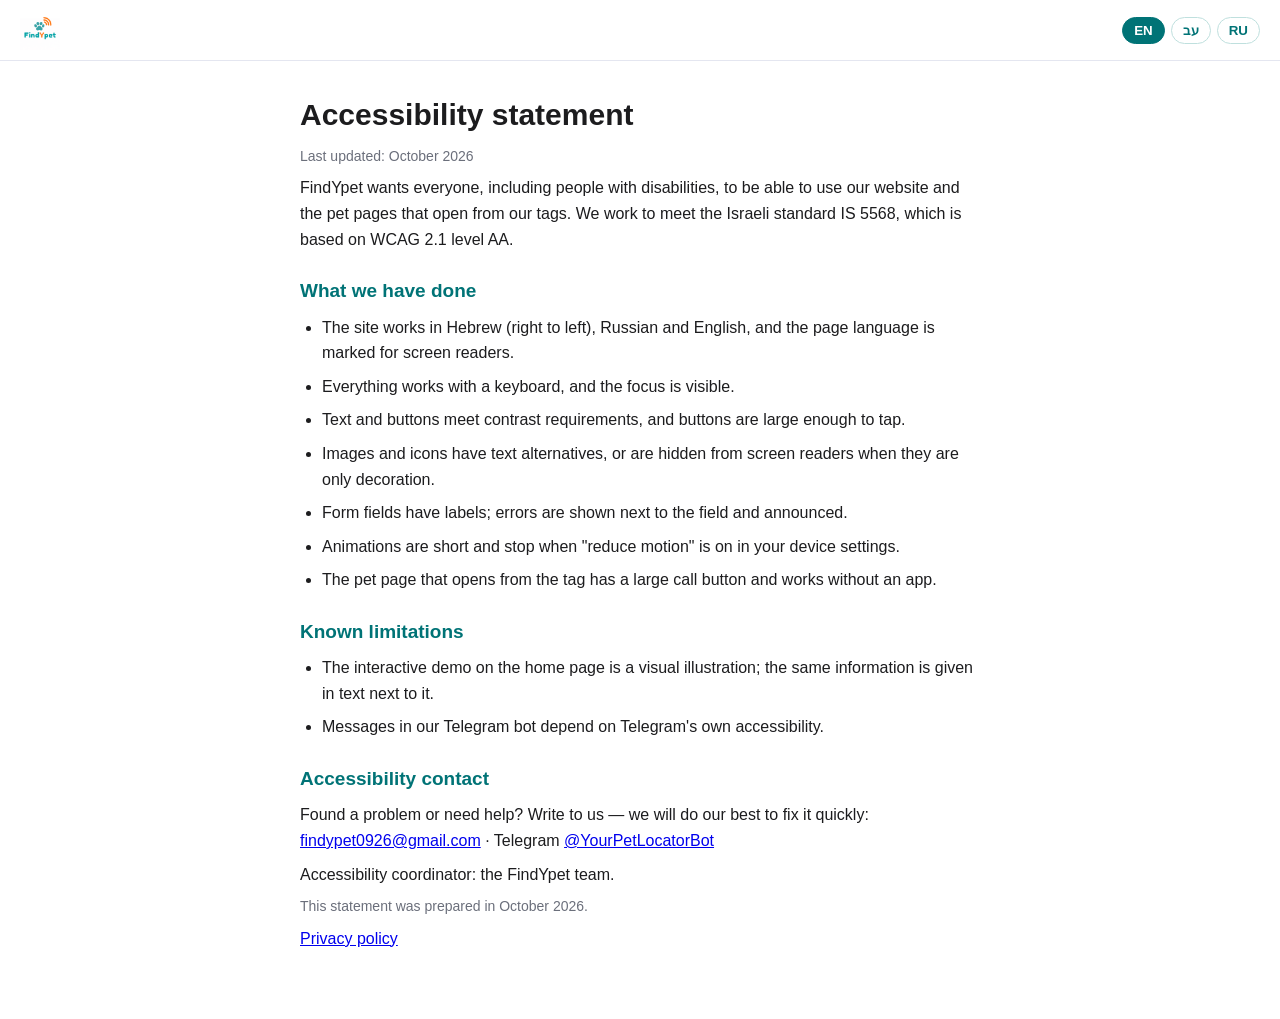
==== accessibility/index.html @ 1c8e6fe3 "Owner data deletion, Apps Script v2, lids CSV, accessibility statement, retention - Bot /delete (EN/" ====
<!DOCTYPE html>
<!--
  Заявление о доступности FindYpet (IS 5568 / WCAG 2.1 AA). Черновик 08.10.2026: добавить имя координатора доступности.
-->
<html lang="en">
<head>
<meta charset="UTF-8">
  <script>if(/\.github\.io$/.test(location.hostname))location.replace("https://findy-pet.com"+location.pathname.replace(/^\/[^/]+/,"")+location.search);</script>
<meta name="viewport" content="width=device-width, initial-scale=1.0">
<title>FindYpet · Accessibility statement</title>
<link rel="icon" href="../assets/logo.png">
<style>
  :root { --brand:#007376; --brand2:#007376; --text:#1c1c1e; --muted:#6b6f7b; --line:#e4e6f0; }
  * { box-sizing:border-box; margin:0; padding:0; }
  body { font-family:-apple-system,BlinkMacSystemFont,"Segoe UI",Roboto,"Noto Sans Hebrew",Arial,sans-serif; color:var(--text); line-height:1.6; background:#fff; }
  header { display:flex; align-items:center; justify-content:space-between; padding:10px 20px; border-bottom:1px solid var(--line); }
  header img { height:40px; display:block; }
  .langs { display:flex; gap:6px; }
  .langs button { background:#fff; color:var(--brand); border:1px solid #BFE0DE; border-radius:16px; padding:5px 11px; font-weight:700; cursor:pointer; font-family:inherit; }
  .langs button.on { background:var(--brand); color:#fff; border-color:var(--brand); }
  main { max-width:720px; margin:0 auto; padding:30px 20px 60px; }
  h1 { font-size:30px; margin-bottom:6px; }
  h2 { font-size:19px; margin:24px 0 8px; color:var(--brand2); }
  p, li { margin-bottom:8px; }
  ul { padding-inline-start:22px; }
  .muted { color:var(--muted); font-size:14px; }
  [data-lang-block] { display:none; }
</style>
</head>
<body>
<header>
  <a href="../"><img src="../assets/logo.png" alt="FindYpet"></a>
  <div class="langs"><button data-lang="en">EN</button><button data-lang="he">עב</button><button data-lang="ru">RU</button></div>
</header>
<main>

<section data-lang-block="en">
  <h1>Accessibility statement</h1>
  <p class="muted">Last updated: October 2026</p>
  <p>FindYpet wants everyone, including people with disabilities, to be able to use our website and the pet pages that open from our tags. We work to meet the Israeli standard IS 5568, which is based on WCAG 2.1 level AA.</p>
  <h2>What we have done</h2>
  <ul>
    <li>The site works in Hebrew (right to left), Russian and English, and the page language is marked for screen readers.</li>
    <li>Everything works with a keyboard, and the focus is visible.</li>
    <li>Text and buttons meet contrast requirements, and buttons are large enough to tap.</li>
    <li>Images and icons have text alternatives, or are hidden from screen readers when they are only decoration.</li>
    <li>Form fields have labels; errors are shown next to the field and announced.</li>
    <li>Animations are short and stop when "reduce motion" is on in your device settings.</li>
    <li>The pet page that opens from the tag has a large call button and works without an app.</li>
  </ul>
  <h2>Known limitations</h2>
  <ul>
    <li>The interactive demo on the home page is a visual illustration; the same information is given in text next to it.</li>
    <li>Messages in our Telegram bot depend on Telegram's own accessibility.</li>
  </ul>
  <h2>Accessibility contact</h2>
  <p>Found a problem or need help? Write to us — we will do our best to fix it quickly: <a href="mailto:findypet0926@gmail.com"><bdi>findypet0926@gmail.com</bdi></a> · Telegram <a href="https://t.me/YourPetLocatorBot">@YourPetLocatorBot</a></p>
  <p>Accessibility coordinator: the FindYpet team.</p>
  <p class="muted">This statement was prepared in October 2026.</p>
  <p><a href="../privacy/?lang=en">Privacy policy</a></p>
</section>

<section data-lang-block="he" dir="rtl">
  <h1>הצהרת נגישות</h1>
  <p class="muted">עודכן: אוקטובר 2026</p>
  <p>ב-FindYpet חשוב לנו שכל אחד, כולל אנשים עם מוגבלות, יוכל להשתמש באתר ובדפי החיות שנפתחים מהתגים שלנו. אנחנו פועלים לעמוד בתקן הישראלי ת״י 5568, המבוסס על WCAG 2.1 ברמה AA.</p>
  <h2>מה עשינו</h2>
  <ul>
    <li>האתר עובד בעברית (מימין לשמאל), ברוסית ובאנגלית, ושפת הדף מסומנת עבור קוראי מסך.</li>
    <li>הכול עובד עם מקלדת, והפוקוס נראה.</li>
    <li>הטקסט והכפתורים עומדים בדרישות הניגודיות, והכפתורים גדולים מספיק ללחיצה.</li>
    <li>לתמונות ולסמלים יש חלופה טקסטואלית, או שהם מוסתרים מקוראי מסך כשהם רק עיצוב.</li>
    <li>לשדות הטופס יש תוויות; שגיאות מוצגות ליד השדה ומוקראות.</li>
    <li>האנימציות קצרות ונעצרות כשההגדרה „הפחתת תנועה” מופעלת במכשיר.</li>
    <li>דף החיה שנפתח מהתג כולל כפתור חיוג גדול ועובד בלי אפליקציה.</li>
  </ul>
  <h2>מגבלות ידועות</h2>
  <ul>
    <li>ההדגמה האינטראקטיבית בדף הבית היא איור חזותי; אותו מידע מופיע בטקסט לידה.</li>
    <li>ההודעות בבוט שלנו בטלגרם תלויות בנגישות של טלגרם עצמה.</li>
  </ul>
  <h2>פנייה בנושא נגישות</h2>
  <p>נתקלתם בבעיה או צריכים עזרה? כתבו לנו — נעשה כמיטב יכולתנו לתקן במהירות: <a href="mailto:findypet0926@gmail.com"><bdi>findypet0926@gmail.com</bdi></a> · Telegram <a href="https://t.me/YourPetLocatorBot">@YourPetLocatorBot</a></p>
  <p>רכז הנגישות: צוות FindYpet.</p>
  <p class="muted">ההצהרה נערכה באוקטובר 2026.</p>
  <p><a href="../privacy/?lang=he">מדיניות פרטיות</a></p>
</section>

<section data-lang-block="ru">
  <h1>Заявление о доступности</h1>
  <p class="muted">Обновлено: октябрь 2026</p>
  <p>Для FindYpet важно, чтобы нашим сайтом и страницами питомцев, которые открываются с жетонов, мог пользоваться каждый, в том числе люди с инвалидностью. Мы стремимся соответствовать израильскому стандарту IS 5568 (ת״י 5568), основанному на WCAG 2.1 уровня AA.</p>
  <h2>Что мы сделали</h2>
  <ul>
    <li>Сайт работает на иврите (справа налево), русском и английском, язык страницы размечен для экранных дикторов.</li>
    <li>Всем можно пользоваться с клавиатуры, фокус виден.</li>
    <li>Текст и кнопки соответствуют требованиям к контрасту, кнопки достаточно крупные для нажатия.</li>
    <li>У изображений и значков есть текстовая замена, а чисто декоративные скрыты от экранных дикторов.</li>
    <li>У полей формы есть подписи; ошибки показываются рядом с полем и озвучиваются.</li>
    <li>Анимации короткие и отключаются, если в настройках устройства включено «уменьшение движения».</li>
    <li>Страница питомца, которая открывается с жетона, — с крупной кнопкой звонка и работает без приложения.</li>
  </ul>
  <h2>Известные ограничения</h2>
  <ul>
    <li>Интерактивное демо на главной странице — это иллюстрация; та же информация дана текстом рядом.</li>
    <li>Сообщения нашего Telegram-бота зависят от доступности самого Telegram.</li>
  </ul>
  <h2>Связь по вопросам доступности</h2>
  <p>Нашли проблему или нужна помощь? Напишите нам — постараемся быстро всё исправить: <a href="mailto:findypet0926@gmail.com"><bdi>findypet0926@gmail.com</bdi></a> · Telegram <a href="https://t.me/YourPetLocatorBot">@YourPetLocatorBot</a></p>
  <p>Координатор по доступности: команда FindYpet.</p>
  <p class="muted">Заявление составлено в октябре 2026 года.</p>
  <p><a href="../privacy/?lang=ru">Политика конфиденциальности</a></p>
</section>

</main>
<script>
  (function () {
    var langs = ['en', 'he', 'ru'];
    var lang = 'en';
    var q = (location.search.match(/[?&]lang=(en|he|ru)\b/) || [])[1];
    if (q) lang = q;
    else try { var s = localStorage.getItem('fyp_lang'); if (langs.indexOf(s) >= 0) lang = s; else {
      var n = (navigator.language || 'en').slice(0, 2).toLowerCase(); lang = (n === 'he' || n === 'iw') ? 'he' : n === 'ru' ? 'ru' : 'en'; } } catch (e) {}
    function apply() {
      document.documentElement.lang = lang;
      document.querySelectorAll('[data-lang-block]').forEach(function (el) { el.style.display = el.dataset.langBlock === lang ? 'block' : 'none'; });
      document.querySelectorAll('.langs button').forEach(function (b) { b.classList.toggle('on', b.dataset.lang === lang); });
    }
    document.querySelectorAll('.langs button').forEach(function (b) {
      b.addEventListener('click', function () { lang = b.dataset.lang; try { localStorage.setItem('fyp_lang', lang); } catch (e) {} apply(); });
    });
    apply();
  })();
</script>
</body>
</html>
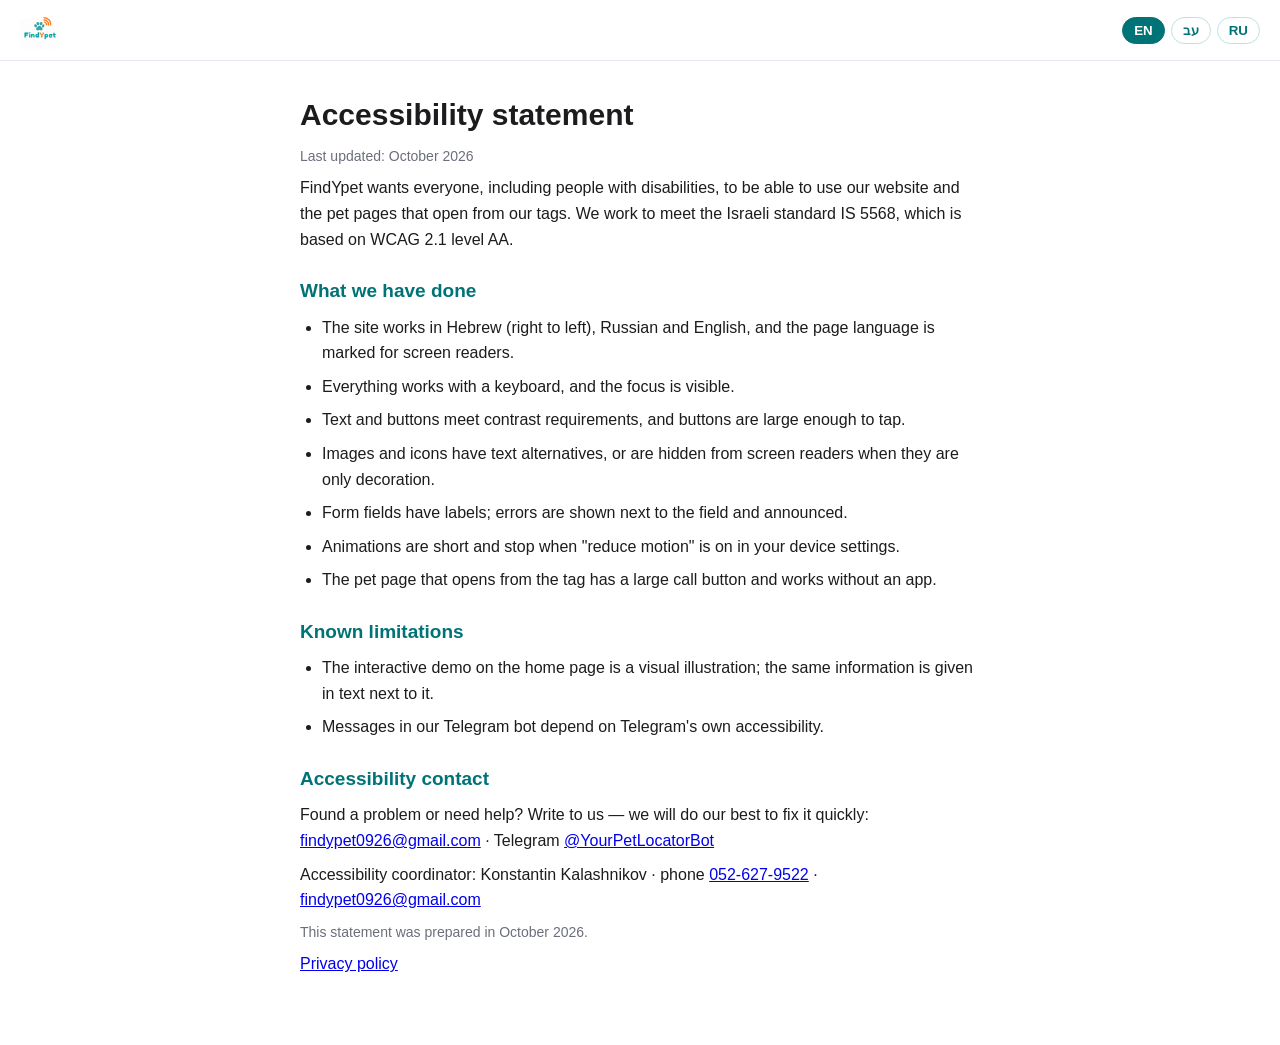
==== commit 649ffaa0: "Accessibility statement: name the accessibility coordinator with phone and email (he/en/ru) Co-Autho" ====
--- a/accessibility/index.html
+++ b/accessibility/index.html
@@ -1,136 +1,136 @@
-<!DOCTYPE html>
-<!--
-  Заявление о доступности FindYpet (IS 5568 / WCAG 2.1 AA). Черновик 08.10.2026: добавить имя координатора доступности.
--->
-<html lang="en">
-<head>
-<meta charset="UTF-8">
-  <script>if(/\.github\.io$/.test(location.hostname))location.replace("https://findy-pet.com"+location.pathname.replace(/^\/[^/]+/,"")+location.search);</script>
-<meta name="viewport" content="width=device-width, initial-scale=1.0">
-<title>FindYpet · Accessibility statement</title>
-<link rel="icon" href="../assets/logo.png">
-<style>
-  :root { --brand:#007376; --brand2:#007376; --text:#1c1c1e; --muted:#6b6f7b; --line:#e4e6f0; }
-  * { box-sizing:border-box; margin:0; padding:0; }
-  body { font-family:-apple-system,BlinkMacSystemFont,"Segoe UI",Roboto,"Noto Sans Hebrew",Arial,sans-serif; color:var(--text); line-height:1.6; background:#fff; }
-  header { display:flex; align-items:center; justify-content:space-between; padding:10px 20px; border-bottom:1px solid var(--line); }
-  header img { height:40px; display:block; }
-  .langs { display:flex; gap:6px; }
-  .langs button { background:#fff; color:var(--brand); border:1px solid #BFE0DE; border-radius:16px; padding:5px 11px; font-weight:700; cursor:pointer; font-family:inherit; }
-  .langs button.on { background:var(--brand); color:#fff; border-color:var(--brand); }
-  main { max-width:720px; margin:0 auto; padding:30px 20px 60px; }
-  h1 { font-size:30px; margin-bottom:6px; }
-  h2 { font-size:19px; margin:24px 0 8px; color:var(--brand2); }
-  p, li { margin-bottom:8px; }
-  ul { padding-inline-start:22px; }
-  .muted { color:var(--muted); font-size:14px; }
-  [data-lang-block] { display:none; }
-</style>
-</head>
-<body>
-<header>
-  <a href="../"><img src="../assets/logo.png" alt="FindYpet"></a>
-  <div class="langs"><button data-lang="en">EN</button><button data-lang="he">עב</button><button data-lang="ru">RU</button></div>
-</header>
-<main>
-
-<section data-lang-block="en">
-  <h1>Accessibility statement</h1>
-  <p class="muted">Last updated: October 2026</p>
-  <p>FindYpet wants everyone, including people with disabilities, to be able to use our website and the pet pages that open from our tags. We work to meet the Israeli standard IS 5568, which is based on WCAG 2.1 level AA.</p>
-  <h2>What we have done</h2>
-  <ul>
-    <li>The site works in Hebrew (right to left), Russian and English, and the page language is marked for screen readers.</li>
-    <li>Everything works with a keyboard, and the focus is visible.</li>
-    <li>Text and buttons meet contrast requirements, and buttons are large enough to tap.</li>
-    <li>Images and icons have text alternatives, or are hidden from screen readers when they are only decoration.</li>
-    <li>Form fields have labels; errors are shown next to the field and announced.</li>
-    <li>Animations are short and stop when "reduce motion" is on in your device settings.</li>
-    <li>The pet page that opens from the tag has a large call button and works without an app.</li>
-  </ul>
-  <h2>Known limitations</h2>
-  <ul>
-    <li>The interactive demo on the home page is a visual illustration; the same information is given in text next to it.</li>
-    <li>Messages in our Telegram bot depend on Telegram's own accessibility.</li>
-  </ul>
-  <h2>Accessibility contact</h2>
-  <p>Found a problem or need help? Write to us — we will do our best to fix it quickly: <a href="mailto:findypet0926@gmail.com"><bdi>findypet0926@gmail.com</bdi></a> · Telegram <a href="https://t.me/YourPetLocatorBot">@YourPetLocatorBot</a></p>
-  <p>Accessibility coordinator: the FindYpet team.</p>
-  <p class="muted">This statement was prepared in October 2026.</p>
-  <p><a href="../privacy/?lang=en">Privacy policy</a></p>
-</section>
-
-<section data-lang-block="he" dir="rtl">
-  <h1>הצהרת נגישות</h1>
-  <p class="muted">עודכן: אוקטובר 2026</p>
-  <p>ב-FindYpet חשוב לנו שכל אחד, כולל אנשים עם מוגבלות, יוכל להשתמש באתר ובדפי החיות שנפתחים מהתגים שלנו. אנחנו פועלים לעמוד בתקן הישראלי ת״י 5568, המבוסס על WCAG 2.1 ברמה AA.</p>
-  <h2>מה עשינו</h2>
-  <ul>
-    <li>האתר עובד בעברית (מימין לשמאל), ברוסית ובאנגלית, ושפת הדף מסומנת עבור קוראי מסך.</li>
-    <li>הכול עובד עם מקלדת, והפוקוס נראה.</li>
-    <li>הטקסט והכפתורים עומדים בדרישות הניגודיות, והכפתורים גדולים מספיק ללחיצה.</li>
-    <li>לתמונות ולסמלים יש חלופה טקסטואלית, או שהם מוסתרים מקוראי מסך כשהם רק עיצוב.</li>
-    <li>לשדות הטופס יש תוויות; שגיאות מוצגות ליד השדה ומוקראות.</li>
-    <li>האנימציות קצרות ונעצרות כשההגדרה „הפחתת תנועה” מופעלת במכשיר.</li>
-    <li>דף החיה שנפתח מהתג כולל כפתור חיוג גדול ועובד בלי אפליקציה.</li>
-  </ul>
-  <h2>מגבלות ידועות</h2>
-  <ul>
-    <li>ההדגמה האינטראקטיבית בדף הבית היא איור חזותי; אותו מידע מופיע בטקסט לידה.</li>
-    <li>ההודעות בבוט שלנו בטלגרם תלויות בנגישות של טלגרם עצמה.</li>
-  </ul>
-  <h2>פנייה בנושא נגישות</h2>
-  <p>נתקלתם בבעיה או צריכים עזרה? כתבו לנו — נעשה כמיטב יכולתנו לתקן במהירות: <a href="mailto:findypet0926@gmail.com"><bdi>findypet0926@gmail.com</bdi></a> · Telegram <a href="https://t.me/YourPetLocatorBot">@YourPetLocatorBot</a></p>
-  <p>רכז הנגישות: צוות FindYpet.</p>
-  <p class="muted">ההצהרה נערכה באוקטובר 2026.</p>
-  <p><a href="../privacy/?lang=he">מדיניות פרטיות</a></p>
-</section>
-
-<section data-lang-block="ru">
-  <h1>Заявление о доступности</h1>
-  <p class="muted">Обновлено: октябрь 2026</p>
-  <p>Для FindYpet важно, чтобы нашим сайтом и страницами питомцев, которые открываются с жетонов, мог пользоваться каждый, в том числе люди с инвалидностью. Мы стремимся соответствовать израильскому стандарту IS 5568 (ת״י 5568), основанному на WCAG 2.1 уровня AA.</p>
-  <h2>Что мы сделали</h2>
-  <ul>
-    <li>Сайт работает на иврите (справа налево), русском и английском, язык страницы размечен для экранных дикторов.</li>
-    <li>Всем можно пользоваться с клавиатуры, фокус виден.</li>
-    <li>Текст и кнопки соответствуют требованиям к контрасту, кнопки достаточно крупные для нажатия.</li>
-    <li>У изображений и значков есть текстовая замена, а чисто декоративные скрыты от экранных дикторов.</li>
-    <li>У полей формы есть подписи; ошибки показываются рядом с полем и озвучиваются.</li>
-    <li>Анимации короткие и отключаются, если в настройках устройства включено «уменьшение движения».</li>
-    <li>Страница питомца, которая открывается с жетона, — с крупной кнопкой звонка и работает без приложения.</li>
-  </ul>
-  <h2>Известные ограничения</h2>
-  <ul>
-    <li>Интерактивное демо на главной странице — это иллюстрация; та же информация дана текстом рядом.</li>
-    <li>Сообщения нашего Telegram-бота зависят от доступности самого Telegram.</li>
-  </ul>
-  <h2>Связь по вопросам доступности</h2>
-  <p>Нашли проблему или нужна помощь? Напишите нам — постараемся быстро всё исправить: <a href="mailto:findypet0926@gmail.com"><bdi>findypet0926@gmail.com</bdi></a> · Telegram <a href="https://t.me/YourPetLocatorBot">@YourPetLocatorBot</a></p>
-  <p>Координатор по доступности: команда FindYpet.</p>
-  <p class="muted">Заявление составлено в октябре 2026 года.</p>
-  <p><a href="../privacy/?lang=ru">Политика конфиденциальности</a></p>
-</section>
-
-</main>
-<script>
-  (function () {
-    var langs = ['en', 'he', 'ru'];
-    var lang = 'en';
-    var q = (location.search.match(/[?&]lang=(en|he|ru)\b/) || [])[1];
-    if (q) lang = q;
-    else try { var s = localStorage.getItem('fyp_lang'); if (langs.indexOf(s) >= 0) lang = s; else {
-      var n = (navigator.language || 'en').slice(0, 2).toLowerCase(); lang = (n === 'he' || n === 'iw') ? 'he' : n === 'ru' ? 'ru' : 'en'; } } catch (e) {}
-    function apply() {
-      document.documentElement.lang = lang;
-      document.querySelectorAll('[data-lang-block]').forEach(function (el) { el.style.display = el.dataset.langBlock === lang ? 'block' : 'none'; });
-      document.querySelectorAll('.langs button').forEach(function (b) { b.classList.toggle('on', b.dataset.lang === lang); });
-    }
-    document.querySelectorAll('.langs button').forEach(function (b) {
-      b.addEventListener('click', function () { lang = b.dataset.lang; try { localStorage.setItem('fyp_lang', lang); } catch (e) {} apply(); });
-    });
-    apply();
-  })();
-</script>
-</body>
-</html>
+<!DOCTYPE html>
+<!--
+  Заявление о доступности FindYpet (IS 5568 / WCAG 2.1 AA). Обновлено 08.10.2026: указан координатор доступности.
+-->
+<html lang="en">
+<head>
+<meta charset="UTF-8">
+  <script>if(/\.github\.io$/.test(location.hostname))location.replace("https://findy-pet.com"+location.pathname.replace(/^\/[^/]+/,"")+location.search);</script>
+<meta name="viewport" content="width=device-width, initial-scale=1.0">
+<title>FindYpet · Accessibility statement</title>
+<link rel="icon" href="../assets/logo.png">
+<style>
+  :root { --brand:#007376; --brand2:#007376; --text:#1c1c1e; --muted:#6b6f7b; --line:#e4e6f0; }
+  * { box-sizing:border-box; margin:0; padding:0; }
+  body { font-family:-apple-system,BlinkMacSystemFont,"Segoe UI",Roboto,"Noto Sans Hebrew",Arial,sans-serif; color:var(--text); line-height:1.6; background:#fff; }
+  header { display:flex; align-items:center; justify-content:space-between; padding:10px 20px; border-bottom:1px solid var(--line); }
+  header img { height:40px; display:block; }
+  .langs { display:flex; gap:6px; }
+  .langs button { background:#fff; color:var(--brand); border:1px solid #BFE0DE; border-radius:16px; padding:5px 11px; font-weight:700; cursor:pointer; font-family:inherit; }
+  .langs button.on { background:var(--brand); color:#fff; border-color:var(--brand); }
+  main { max-width:720px; margin:0 auto; padding:30px 20px 60px; }
+  h1 { font-size:30px; margin-bottom:6px; }
+  h2 { font-size:19px; margin:24px 0 8px; color:var(--brand2); }
+  p, li { margin-bottom:8px; }
+  ul { padding-inline-start:22px; }
+  .muted { color:var(--muted); font-size:14px; }
+  [data-lang-block] { display:none; }
+</style>
+</head>
+<body>
+<header>
+  <a href="../"><img src="../assets/logo.png" alt="FindYpet"></a>
+  <div class="langs"><button data-lang="en">EN</button><button data-lang="he">עב</button><button data-lang="ru">RU</button></div>
+</header>
+<main>
+
+<section data-lang-block="en">
+  <h1>Accessibility statement</h1>
+  <p class="muted">Last updated: October 2026</p>
+  <p>FindYpet wants everyone, including people with disabilities, to be able to use our website and the pet pages that open from our tags. We work to meet the Israeli standard IS 5568, which is based on WCAG 2.1 level AA.</p>
+  <h2>What we have done</h2>
+  <ul>
+    <li>The site works in Hebrew (right to left), Russian and English, and the page language is marked for screen readers.</li>
+    <li>Everything works with a keyboard, and the focus is visible.</li>
+    <li>Text and buttons meet contrast requirements, and buttons are large enough to tap.</li>
+    <li>Images and icons have text alternatives, or are hidden from screen readers when they are only decoration.</li>
+    <li>Form fields have labels; errors are shown next to the field and announced.</li>
+    <li>Animations are short and stop when "reduce motion" is on in your device settings.</li>
+    <li>The pet page that opens from the tag has a large call button and works without an app.</li>
+  </ul>
+  <h2>Known limitations</h2>
+  <ul>
+    <li>The interactive demo on the home page is a visual illustration; the same information is given in text next to it.</li>
+    <li>Messages in our Telegram bot depend on Telegram's own accessibility.</li>
+  </ul>
+  <h2>Accessibility contact</h2>
+  <p>Found a problem or need help? Write to us — we will do our best to fix it quickly: <a href="mailto:findypet0926@gmail.com"><bdi>findypet0926@gmail.com</bdi></a> · Telegram <a href="https://t.me/YourPetLocatorBot">@YourPetLocatorBot</a></p>
+  <p>Accessibility coordinator: Konstantin Kalashnikov · phone <a href="tel:+972526279522"><bdi>052-627-9522</bdi></a> · <a href="mailto:findypet0926@gmail.com"><bdi>findypet0926@gmail.com</bdi></a></p>
+  <p class="muted">This statement was prepared in October 2026.</p>
+  <p><a href="../privacy/?lang=en">Privacy policy</a></p>
+</section>
+
+<section data-lang-block="he" dir="rtl">
+  <h1>הצהרת נגישות</h1>
+  <p class="muted">עודכן: אוקטובר 2026</p>
+  <p>ב-FindYpet חשוב לנו שכל אחד, כולל אנשים עם מוגבלות, יוכל להשתמש באתר ובדפי החיות שנפתחים מהתגים שלנו. אנחנו פועלים לעמוד בתקן הישראלי ת״י 5568, המבוסס על WCAG 2.1 ברמה AA.</p>
+  <h2>מה עשינו</h2>
+  <ul>
+    <li>האתר עובד בעברית (מימין לשמאל), ברוסית ובאנגלית, ושפת הדף מסומנת עבור קוראי מסך.</li>
+    <li>הכול עובד עם מקלדת, והפוקוס נראה.</li>
+    <li>הטקסט והכפתורים עומדים בדרישות הניגודיות, והכפתורים גדולים מספיק ללחיצה.</li>
+    <li>לתמונות ולסמלים יש חלופה טקסטואלית, או שהם מוסתרים מקוראי מסך כשהם רק עיצוב.</li>
+    <li>לשדות הטופס יש תוויות; שגיאות מוצגות ליד השדה ומוקראות.</li>
+    <li>האנימציות קצרות ונעצרות כשההגדרה „הפחתת תנועה” מופעלת במכשיר.</li>
+    <li>דף החיה שנפתח מהתג כולל כפתור חיוג גדול ועובד בלי אפליקציה.</li>
+  </ul>
+  <h2>מגבלות ידועות</h2>
+  <ul>
+    <li>ההדגמה האינטראקטיבית בדף הבית היא איור חזותי; אותו מידע מופיע בטקסט לידה.</li>
+    <li>ההודעות בבוט שלנו בטלגרם תלויות בנגישות של טלגרם עצמה.</li>
+  </ul>
+  <h2>פנייה בנושא נגישות</h2>
+  <p>נתקלתם בבעיה או צריכים עזרה? כתבו לנו — נעשה כמיטב יכולתנו לתקן במהירות: <a href="mailto:findypet0926@gmail.com"><bdi>findypet0926@gmail.com</bdi></a> · Telegram <a href="https://t.me/YourPetLocatorBot">@YourPetLocatorBot</a></p>
+  <p>רכז הנגישות: קונסטנטין קלשניקוב · טלפון <a href="tel:+972526279522"><bdi>052-627-9522</bdi></a> · <a href="mailto:findypet0926@gmail.com"><bdi>findypet0926@gmail.com</bdi></a></p>
+  <p class="muted">ההצהרה נערכה באוקטובר 2026.</p>
+  <p><a href="../privacy/?lang=he">מדיניות פרטיות</a></p>
+</section>
+
+<section data-lang-block="ru">
+  <h1>Заявление о доступности</h1>
+  <p class="muted">Обновлено: октябрь 2026</p>
+  <p>Для FindYpet важно, чтобы нашим сайтом и страницами питомцев, которые открываются с жетонов, мог пользоваться каждый, в том числе люди с инвалидностью. Мы стремимся соответствовать израильскому стандарту IS 5568 (ת״י 5568), основанному на WCAG 2.1 уровня AA.</p>
+  <h2>Что мы сделали</h2>
+  <ul>
+    <li>Сайт работает на иврите (справа налево), русском и английском, язык страницы размечен для экранных дикторов.</li>
+    <li>Всем можно пользоваться с клавиатуры, фокус виден.</li>
+    <li>Текст и кнопки соответствуют требованиям к контрасту, кнопки достаточно крупные для нажатия.</li>
+    <li>У изображений и значков есть текстовая замена, а чисто декоративные скрыты от экранных дикторов.</li>
+    <li>У полей формы есть подписи; ошибки показываются рядом с полем и озвучиваются.</li>
+    <li>Анимации короткие и отключаются, если в настройках устройства включено «уменьшение движения».</li>
+    <li>Страница питомца, которая открывается с жетона, — с крупной кнопкой звонка и работает без приложения.</li>
+  </ul>
+  <h2>Известные ограничения</h2>
+  <ul>
+    <li>Интерактивное демо на главной странице — это иллюстрация; та же информация дана текстом рядом.</li>
+    <li>Сообщения нашего Telegram-бота зависят от доступности самого Telegram.</li>
+  </ul>
+  <h2>Связь по вопросам доступности</h2>
+  <p>Нашли проблему или нужна помощь? Напишите нам — постараемся быстро всё исправить: <a href="mailto:findypet0926@gmail.com"><bdi>findypet0926@gmail.com</bdi></a> · Telegram <a href="https://t.me/YourPetLocatorBot">@YourPetLocatorBot</a></p>
+  <p>Координатор по доступности: Константин Калашников · телефон <a href="tel:+972526279522"><bdi>052-627-9522</bdi></a> · <a href="mailto:findypet0926@gmail.com"><bdi>findypet0926@gmail.com</bdi></a></p>
+  <p class="muted">Заявление составлено в октябре 2026 года.</p>
+  <p><a href="../privacy/?lang=ru">Политика конфиденциальности</a></p>
+</section>
+
+</main>
+<script>
+  (function () {
+    var langs = ['en', 'he', 'ru'];
+    var lang = 'en';
+    var q = (location.search.match(/[?&]lang=(en|he|ru)\b/) || [])[1];
+    if (q) lang = q;
+    else try { var s = localStorage.getItem('fyp_lang'); if (langs.indexOf(s) >= 0) lang = s; else {
+      var n = (navigator.language || 'en').slice(0, 2).toLowerCase(); lang = (n === 'he' || n === 'iw') ? 'he' : n === 'ru' ? 'ru' : 'en'; } } catch (e) {}
+    function apply() {
+      document.documentElement.lang = lang;
+      document.querySelectorAll('[data-lang-block]').forEach(function (el) { el.style.display = el.dataset.langBlock === lang ? 'block' : 'none'; });
+      document.querySelectorAll('.langs button').forEach(function (b) { b.classList.toggle('on', b.dataset.lang === lang); });
+    }
+    document.querySelectorAll('.langs button').forEach(function (b) {
+      b.addEventListener('click', function () { lang = b.dataset.lang; try { localStorage.setItem('fyp_lang', lang); } catch (e) {} apply(); });
+    });
+    apply();
+  })();
+</script>
+</body>
+</html>
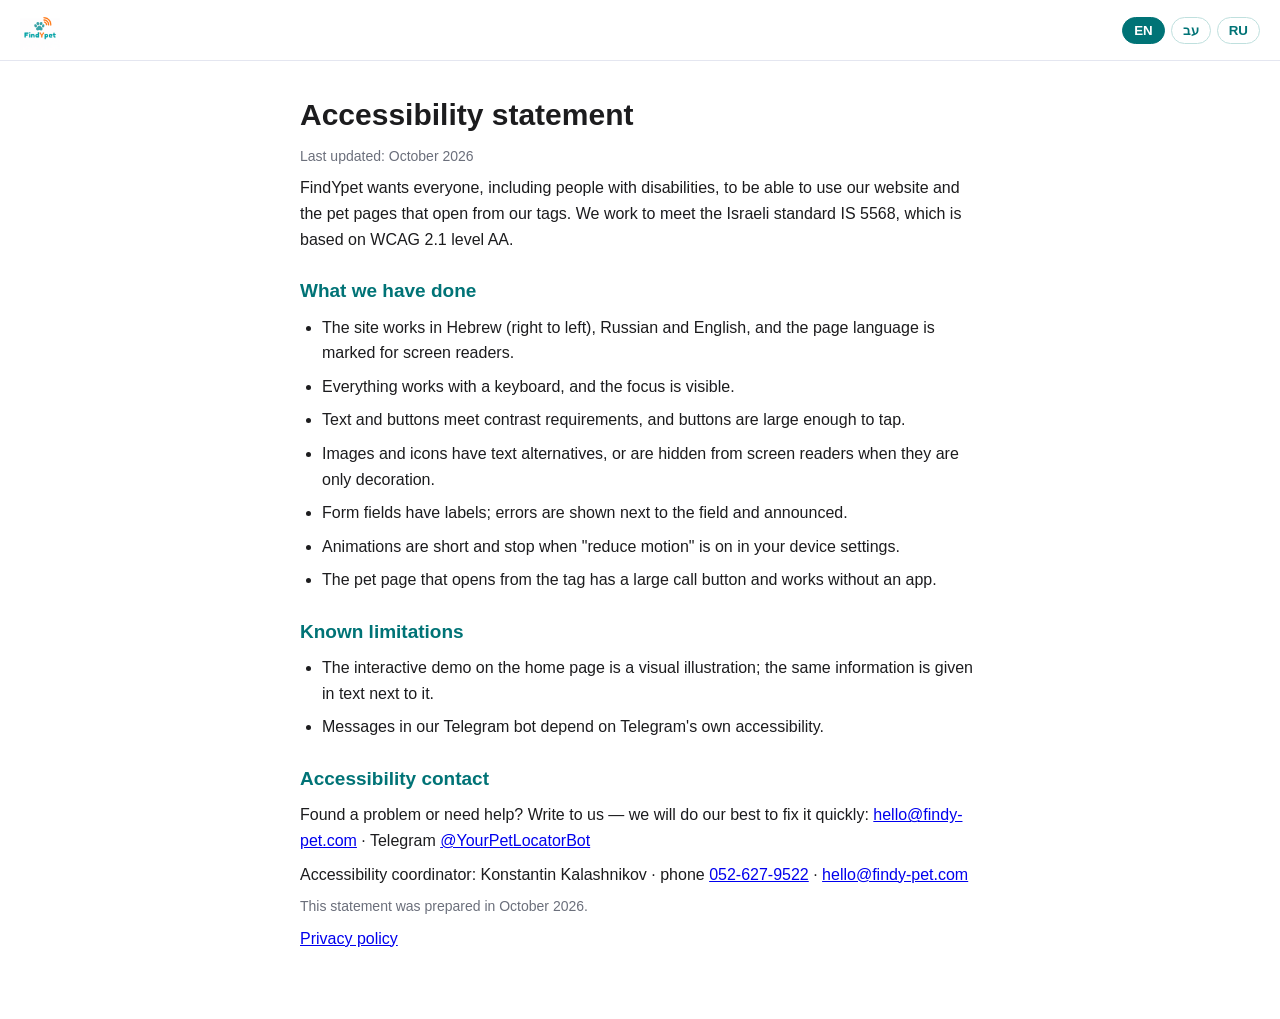
==== commit a7d7f3c4: "Contact e-mail: hello@findy-pet.com everywhere (site footer, privacy, accessibility, bot, JSON-LD) C" ====
--- a/accessibility/index.html
+++ b/accessibility/index.html
@@ -54,8 +54,8 @@
     <li>Messages in our Telegram bot depend on Telegram's own accessibility.</li>
   </ul>
   <h2>Accessibility contact</h2>
-  <p>Found a problem or need help? Write to us — we will do our best to fix it quickly: <a href="mailto:findypet0926@gmail.com"><bdi>findypet0926@gmail.com</bdi></a> · Telegram <a href="https://t.me/YourPetLocatorBot">@YourPetLocatorBot</a></p>
-  <p>Accessibility coordinator: Konstantin Kalashnikov · phone <a href="tel:+972526279522"><bdi>052-627-9522</bdi></a> · <a href="mailto:findypet0926@gmail.com"><bdi>findypet0926@gmail.com</bdi></a></p>
+  <p>Found a problem or need help? Write to us — we will do our best to fix it quickly: <a href="mailto:hello@findy-pet.com"><bdi>hello@findy-pet.com</bdi></a> · Telegram <a href="https://t.me/YourPetLocatorBot">@YourPetLocatorBot</a></p>
+  <p>Accessibility coordinator: Konstantin Kalashnikov · phone <a href="tel:+972526279522"><bdi>052-627-9522</bdi></a> · <a href="mailto:hello@findy-pet.com"><bdi>hello@findy-pet.com</bdi></a></p>
   <p class="muted">This statement was prepared in October 2026.</p>
   <p><a href="../privacy/?lang=en">Privacy policy</a></p>
 </section>
@@ -80,8 +80,8 @@
     <li>ההודעות בבוט שלנו בטלגרם תלויות בנגישות של טלגרם עצמה.</li>
   </ul>
   <h2>פנייה בנושא נגישות</h2>
-  <p>נתקלתם בבעיה או צריכים עזרה? כתבו לנו — נעשה כמיטב יכולתנו לתקן במהירות: <a href="mailto:findypet0926@gmail.com"><bdi>findypet0926@gmail.com</bdi></a> · Telegram <a href="https://t.me/YourPetLocatorBot">@YourPetLocatorBot</a></p>
-  <p>רכז הנגישות: קונסטנטין קלשניקוב · טלפון <a href="tel:+972526279522"><bdi>052-627-9522</bdi></a> · <a href="mailto:findypet0926@gmail.com"><bdi>findypet0926@gmail.com</bdi></a></p>
+  <p>נתקלתם בבעיה או צריכים עזרה? כתבו לנו — נעשה כמיטב יכולתנו לתקן במהירות: <a href="mailto:hello@findy-pet.com"><bdi>hello@findy-pet.com</bdi></a> · Telegram <a href="https://t.me/YourPetLocatorBot">@YourPetLocatorBot</a></p>
+  <p>רכז הנגישות: קונסטנטין קלשניקוב · טלפון <a href="tel:+972526279522"><bdi>052-627-9522</bdi></a> · <a href="mailto:hello@findy-pet.com"><bdi>hello@findy-pet.com</bdi></a></p>
   <p class="muted">ההצהרה נערכה באוקטובר 2026.</p>
   <p><a href="../privacy/?lang=he">מדיניות פרטיות</a></p>
 </section>
@@ -106,8 +106,8 @@
     <li>Сообщения нашего Telegram-бота зависят от доступности самого Telegram.</li>
   </ul>
   <h2>Связь по вопросам доступности</h2>
-  <p>Нашли проблему или нужна помощь? Напишите нам — постараемся быстро всё исправить: <a href="mailto:findypet0926@gmail.com"><bdi>findypet0926@gmail.com</bdi></a> · Telegram <a href="https://t.me/YourPetLocatorBot">@YourPetLocatorBot</a></p>
-  <p>Координатор по доступности: Константин Калашников · телефон <a href="tel:+972526279522"><bdi>052-627-9522</bdi></a> · <a href="mailto:findypet0926@gmail.com"><bdi>findypet0926@gmail.com</bdi></a></p>
+  <p>Нашли проблему или нужна помощь? Напишите нам — постараемся быстро всё исправить: <a href="mailto:hello@findy-pet.com"><bdi>hello@findy-pet.com</bdi></a> · Telegram <a href="https://t.me/YourPetLocatorBot">@YourPetLocatorBot</a></p>
+  <p>Координатор по доступности: Константин Калашников · телефон <a href="tel:+972526279522"><bdi>052-627-9522</bdi></a> · <a href="mailto:hello@findy-pet.com"><bdi>hello@findy-pet.com</bdi></a></p>
   <p class="muted">Заявление составлено в октябре 2026 года.</p>
   <p><a href="../privacy/?lang=ru">Политика конфиденциальности</a></p>
 </section>
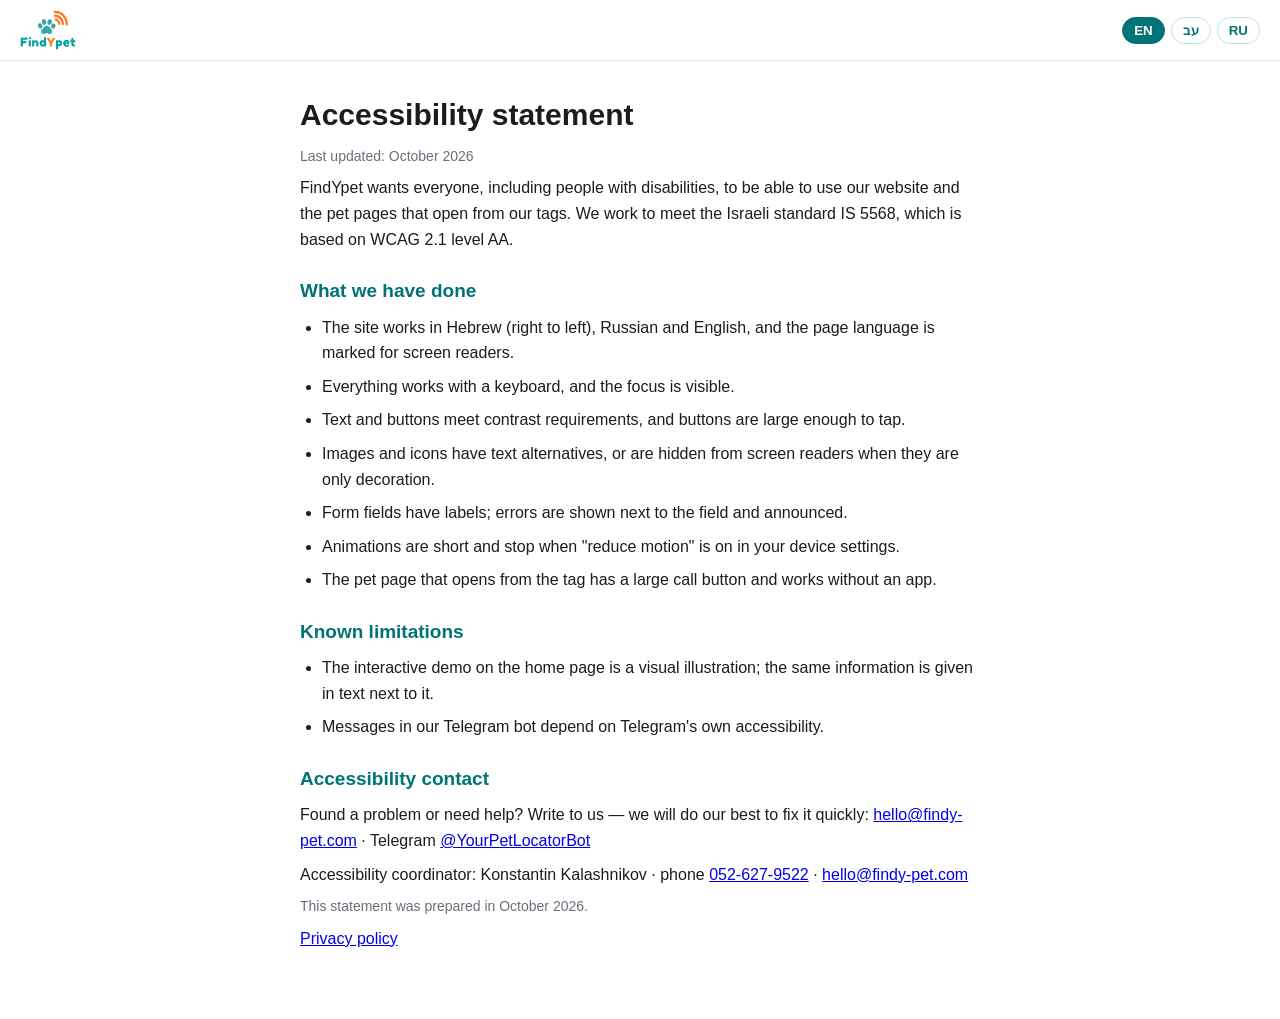
==== commit 9d1db5c9: "B11: логотип в SVG (logo, mark, wordmark) на сайте Векторный логотип обведён с исходного PNG: полный" ====
--- a/accessibility/index.html
+++ b/accessibility/index.html
@@ -8,7 +8,8 @@
   <script>if(/\.github\.io$/.test(location.hostname))location.replace("https://findy-pet.com"+location.pathname.replace(/^\/[^/]+/,"")+location.search);</script>
 <meta name="viewport" content="width=device-width, initial-scale=1.0">
 <title>FindYpet · Accessibility statement</title>
-<link rel="icon" href="../assets/logo.png">
+<link rel="icon" href="../assets/mark.svg" type="image/svg+xml">
+<link rel="icon" href="../assets/logo.png" sizes="any">
 <style>
   :root { --brand:#007376; --brand2:#007376; --text:#1c1c1e; --muted:#6b6f7b; --line:#e4e6f0; }
   * { box-sizing:border-box; margin:0; padding:0; }
@@ -29,7 +30,7 @@
 </head>
 <body>
 <header>
-  <a href="../"><img src="../assets/logo.png" alt="FindYpet"></a>
+  <a href="../"><img src="../assets/logo.svg" alt="FindYpet"></a>
   <div class="langs"><button data-lang="en">EN</button><button data-lang="he">עב</button><button data-lang="ru">RU</button></div>
 </header>
 <main>
